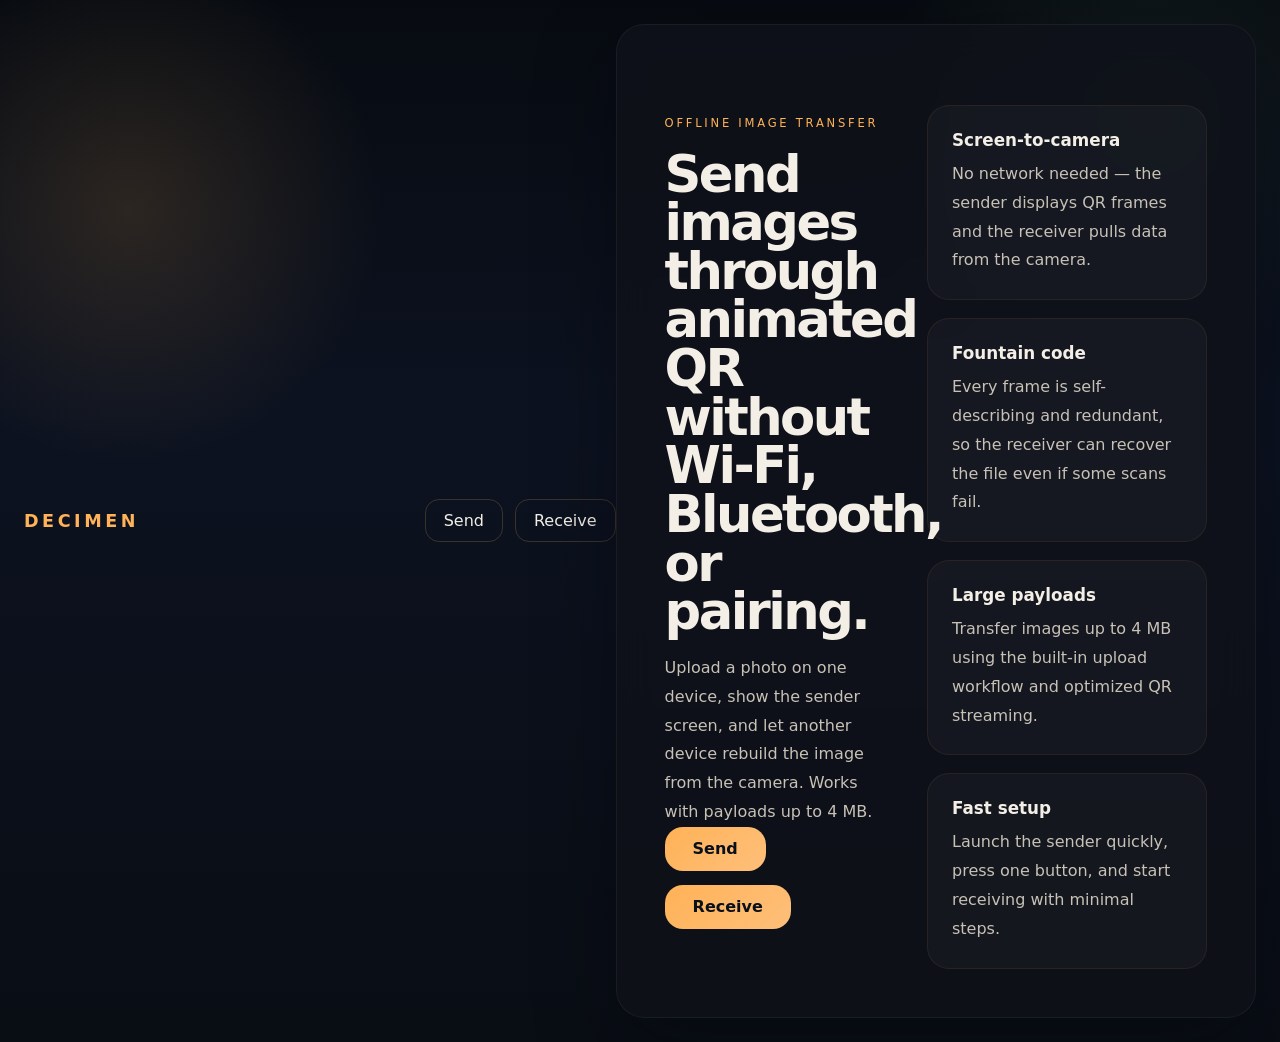
==== index.html @ 6c0ce12e "UI overhaul" ====
<!doctype html>
<html lang="en">
  <head>
    <meta charset="UTF-8" />
    <meta name="viewport" content="width=device-width, initial-scale=1.0" />
    <title>DECIMEN — Offline Image Transfer</title>
    <link rel="stylesheet" href="./shared/style.css" />
  </head>
  <body>
    <header class="page-header">
      <a class="brand" href=".">DECIMEN</a>
      <nav class="page-nav">
        <a href="./send">Send</a>
        <a href="./receive">Receive</a>
      </nav>
    </header>
    <main class="hero">
      <div class="hero-grid">
        <div>
          <p class="eyebrow">Offline image transfer</p>
          <h1>Send images through animated QR without Wi-Fi, Bluetooth, or pairing.</h1>
          <p>Upload a photo on one device, show the sender screen, and let another device rebuild the image from the camera. Works with payloads up to 4 MB.</p>
          <div class="hero-actions">
            <a class="button" href="./send">Send</a>
            <a class="button" href="./receive">Receive</a>
          </div>
        </div>
        <div class="features">
          <div class="feature"><h3>Screen-to-camera</h3><p>No network needed — the sender displays QR frames and the receiver pulls data from the camera.</p></div>
          <div class="feature"><h3>Fountain code</h3><p>Every frame is self-describing and redundant, so the receiver can recover the file even if some scans fail.</p></div>
          <div class="feature"><h3>Large payloads</h3><p>Transfer images up to 4 MB using the built-in upload workflow and optimized QR streaming.</p></div>
          <div class="feature"><h3>Fast setup</h3><p>Launch the sender quickly, press one button, and start receiving with minimal steps.</p></div>
        </div>
      </div>
    </main>
  </body>
</html>
---- shared/style.css ----
* {
  box-sizing: border-box;
}
:root {
  color-scheme: dark;
  font-family: Inter, ui-sans-serif, system-ui, sans-serif;
  color: #f4efe6;
  background: #080b10;
}
html,
body {
  margin: 0;
  min-height: 100%;
}
body {
  background: radial-gradient(circle at 10% 20%, rgba(255, 178, 87, 0.14), transparent 18%),
    radial-gradient(circle at 90% 10%, rgba(125, 201, 143, 0.08), transparent 18%),
    linear-gradient(180deg, #070b11 0%, #0c1220 40%, #090d14 100%);
  color: #f4efe6;
  display: flex;
  justify-content: center;
  padding: 24px;
}
body > * {
  width: min(1180px, 100%);
}
button,
a.button {
  font: 600 1rem/1 Inter, ui-sans-serif, system-ui, sans-serif;
  color: #08101c;
  background: linear-gradient(135deg, #ffb257, #febf7a);
  border: none;
  border-radius: 18px;
  padding: 14px 28px;
  cursor: pointer;
  transition: transform 0.15s ease, box-shadow 0.15s ease, opacity 0.15s ease;
  text-decoration: none;
  display: inline-flex;
  align-items: center;
  justify-content: center;
}
button:hover,
a.button:hover {
  transform: translateY(-1px);
  box-shadow: 0 20px 40px rgba(255, 178, 87, 0.22);
}
button:focus-visible,
a.button:focus-visible {
  outline: 3px solid rgba(255, 178, 87, 0.45);
  outline-offset: 3px;
}
body {
  overflow-x: hidden;
}
.page-header {
  display: flex;
  align-items: center;
  justify-content: space-between;
  gap: 20px;
  padding: 12px 0;
}
.brand {
  font-size: 1.1rem;
  font-weight: 700;
  letter-spacing: 0.2em;
  text-transform: uppercase;
  color: #ffb257;
  text-decoration: none;
}
.page-nav {
  display: flex;
  gap: 12px;
  flex-wrap: wrap;
}
.page-nav a {
  color: #f4efe6;
  text-decoration: none;
  border: 1px solid rgba(255, 178, 87, 0.2);
  padding: 11px 18px;
  border-radius: 14px;
  transition: background 0.15s ease, transform 0.15s ease;
}
.page-nav a:hover {
  background: rgba(255, 178, 87, 0.08);
  transform: translateY(-1px);
}
.hero,
.card,
.section {
  background: rgba(15, 18, 26, 0.88);
  border: 1px solid rgba(255, 255, 255, 0.05);
  box-shadow: 0 24px 80px rgba(2, 5, 12, 0.35);
  border-radius: 28px;
  backdrop-filter: blur(18px);
}
.hero {
  padding: 48px;
}
.hero-grid {
  display: grid;
  grid-template-columns: minmax(0, 1.1fr) minmax(280px, 0.9fr);
  gap: 32px;
  align-items: center;
}
.hero h1 {
  margin: 0 0 18px;
  font-size: clamp(2.6rem, 4vw, 4.8rem);
  line-height: 0.95;
  letter-spacing: -0.05em;
}
.hero p,
.card p,
.hint {
  color: #c7c1b6;
  font-size: 1rem;
  line-height: 1.8;
  margin: 0;
}
.hero .eyebrow,
.card .eyebrow {
  text-transform: uppercase;
  letter-spacing: 0.24em;
  font-size: 0.72rem;
  color: #ffb257;
  margin-bottom: 16px;
}
.hero-actions {
  display: flex;
  flex-wrap: wrap;
  gap: 14px;
}
.features {
  display: grid;
  grid-template-columns: repeat(auto-fit, minmax(180px, 1fr));
  gap: 18px;
  margin-top: 32px;
}
.feature {
  padding: 24px;
  border-radius: 22px;
  background: rgba(255, 255, 255, 0.03);
  border: 1px solid rgba(255, 178, 87, 0.08);
}
.feature h3 {
  margin: 0 0 10px;
  font-size: 1.05rem;
}
.feature p {
  margin: 0;
}
.main-content {
  display: grid;
  gap: 24px;
}
.card {
  padding: 28px;
}
.card-title {
  display: flex;
  justify-content: space-between;
  align-items: center;
  gap: 16px;
  margin-bottom: 18px;
}
.card-title h2 {
  margin: 0;
  font-size: 1.4rem;
}
.card-grid,
.form-grid {
  display: grid;
  gap: 18px;
}
.form-grid {
  grid-template-columns: repeat(auto-fit, minmax(180px, 1fr));
}
.field {
  display: flex;
  flex-direction: column;
  gap: 8px;
}
.field label {
  font-size: 0.82rem;
  font-weight: 700;
  color: #e6d8b8;
}
.field input[type="file"],
.field select,
.field input[type="range"],
.field input,
.field button {
  appearance: none;
  width: 100%;
}
.field input[type="file"] {
  padding: 12px 14px;
  border-radius: 16px;
  border: 1px solid rgba(255, 255, 255, 0.08);
  background: rgba(255, 255, 255, 0.04);
  color: #f4efe6;
}
.field select,
.field input[type="range"] {
  font: 1rem Inter, ui-sans-serif, system-ui, sans-serif;
  color: #f4efe6;
  background: rgba(255, 255, 255, 0.05);
  border: 1px solid rgba(255, 255, 255, 0.08);
  border-radius: 16px;
  padding: 12px 14px;
}
.field small {
  color: #9a8f76;
}
.settings-info {
  color: #b4ac9d;
  font-size: 0.95rem;
  line-height: 1.7;
}
.settings-action {
  display: flex;
  justify-content: flex-start;
  gap: 12px;
  flex-wrap: wrap;
}
.stage {
  padding: 24px;
  display: grid;
  justify-items: center;
}
.stage canvas {
  border-radius: 24px;
  width: min(100%, 540px);
  max-height: 95vh;
  aspect-ratio: 1;
  background: #fff;
}
.progress {
  width: 100%;
  max-width: 640px;
  height: 16px;
  background: rgba(255, 255, 255, 0.05);
  border-radius: 999px;
  overflow: hidden;
  border: 1px solid rgba(255, 255, 255, 0.08);
}
.progress > div {
  height: 100%;
  background: linear-gradient(90deg, #ffb257, #febf7a);
  transition: width 0.24s ease;
}
.done {
  margin: 16px 0 0;
  color: #7dc98f;
  font-size: 1.25rem;
  font-weight: 700;
}
img.received {
  display: block;
  width: 100%;
  max-width: 640px;
  border-radius: 22px;
  margin-top: 18px;
}
.metrics {
  display: grid;
  grid-template-columns: repeat(auto-fit, minmax(140px, 1fr));
  gap: 16px;
}
.metric {
  padding: 18px;
  border-radius: 18px;
  background: rgba(255, 255, 255, 0.04);
  border: 1px solid rgba(255, 178, 87, 0.08);
}
.metric .k {
  font-size: 0.72rem;
  letter-spacing: 0.18em;
  text-transform: uppercase;
  color: #c8bfa5;
  margin-bottom: 8px;
}
.metric .v {
  font-size: 1.1rem;
  font-variant-numeric: tabular-nums;
}
.metric .v.amber {
  color: #ffb257;
}
.metric .v.ok {
  color: #7dc98f;
}
label strong {
  color: #ede5d4;
}
@media (max-width: 860px) {
  .hero,
  .card {
    padding: 24px;
  }
  .hero-grid,
  .form-grid,
  .metrics,
  .features {
    grid-template-columns: 1fr;
  }
}
@media (max-width: 640px) {
  body {
    padding: 18px;
  }
  .page-header {
    flex-direction: column;
    align-items: flex-start;
  }
  .hero h1 {
    font-size: 2.6rem;
  }
}
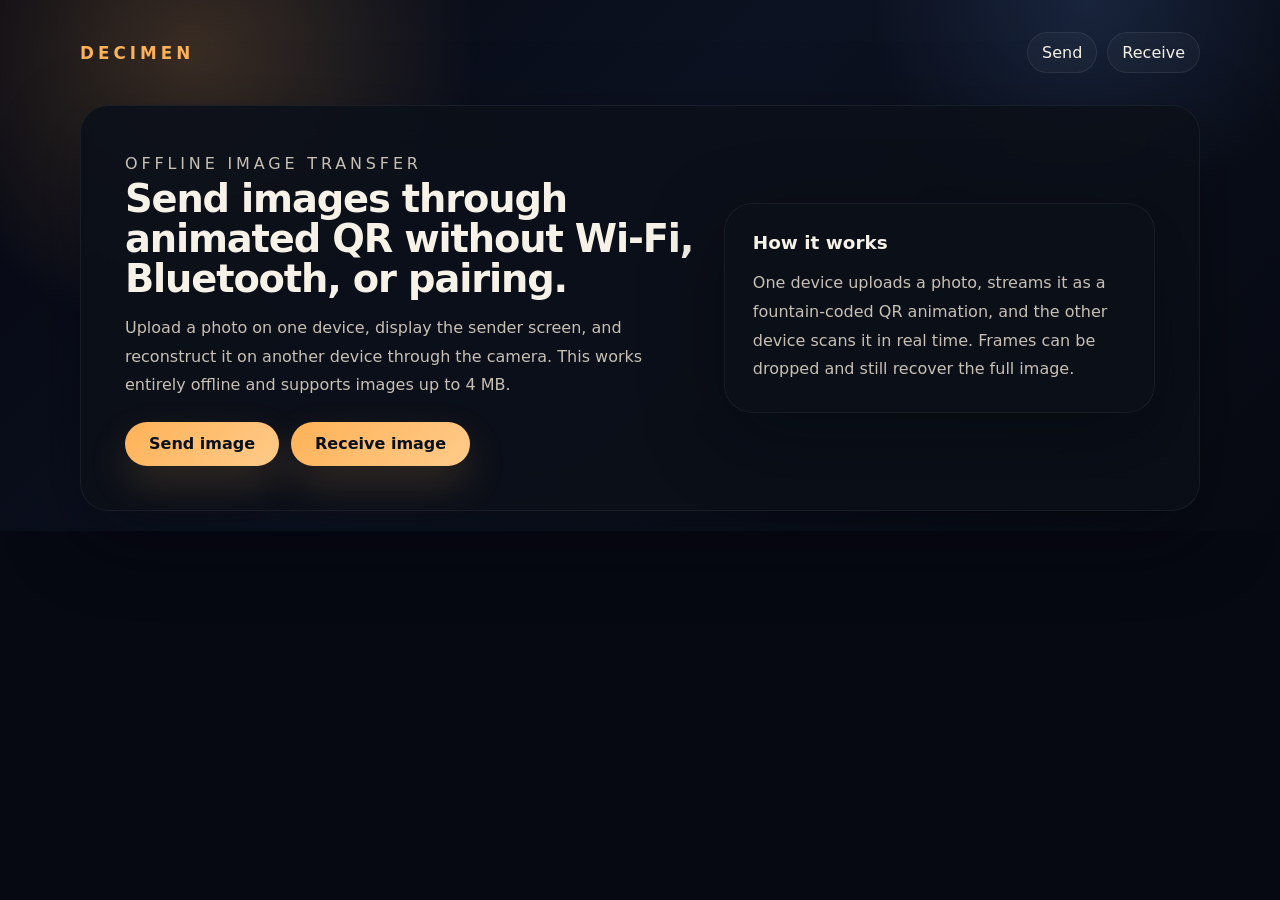
==== commit 7592cc82: "updated UI" ====
--- a/index.html
+++ b/index.html
@@ -14,24 +14,24 @@
         <a href="./receive">Receive</a>
       </nav>
     </header>
-    <main class="hero">
-      <div class="hero-grid">
-        <div>
-          <p class="eyebrow">Offline image transfer</p>
-          <h1>Send images through animated QR without Wi-Fi, Bluetooth, or pairing.</h1>
-          <p>Upload a photo on one device, show the sender screen, and let another device rebuild the image from the camera. Works with payloads up to 4 MB.</p>
-          <div class="hero-actions">
-            <a class="button" href="./send">Send</a>
-            <a class="button" href="./receive">Receive</a>
+    <main class="main-content">
+      <section class="hero">
+        <div class="hero-grid">
+          <div>
+            <p class="eyebrow">Offline image transfer</p>
+            <h1>Send images through animated QR without Wi‑Fi, Bluetooth, or pairing.</h1>
+            <p>Upload a photo on one device, display the sender screen, and reconstruct it on another device through the camera. This works entirely offline and supports images up to 4 MB.</p>
+            <div class="hero-actions">
+              <a class="button" href="./send">Send image</a>
+              <a class="button" href="./receive">Receive image</a>
+            </div>
+          </div>
+          <div class="card">
+            <div class="card-title"><h2>How it works</h2></div>
+            <p>One device uploads a photo, streams it as a fountain-coded QR animation, and the other device scans it in real time. Frames can be dropped and still recover the full image.</p>
           </div>
         </div>
-        <div class="features">
-          <div class="feature"><h3>Screen-to-camera</h3><p>No network needed — the sender displays QR frames and the receiver pulls data from the camera.</p></div>
-          <div class="feature"><h3>Fountain code</h3><p>Every frame is self-describing and redundant, so the receiver can recover the file even if some scans fail.</p></div>
-          <div class="feature"><h3>Large payloads</h3><p>Transfer images up to 4 MB using the built-in upload workflow and optimized QR streaming.</p></div>
-          <div class="feature"><h3>Fast setup</h3><p>Launch the sender quickly, press one button, and start receiving with minimal steps.</p></div>
-        </div>
-      </div>
+      </section>
     </main>
   </body>
 </html>
--- a/shared/style.css
+++ b/shared/style.css
@@ -3,9 +3,9 @@
 }
 :root {
   color-scheme: dark;
-  font-family: Inter, ui-sans-serif, system-ui, sans-serif;
-  color: #f4efe6;
-  background: #080b10;
+  font-family: Inter, ui-sans-serif, system-ui, -apple-system, BlinkMacSystemFont, "Segoe UI", sans-serif;
+  color: #f7f2e8;
+  background: #060812;
 }
 html,
 body {
@@ -13,166 +13,151 @@
   min-height: 100%;
 }
 body {
-  background: radial-gradient(circle at 10% 20%, rgba(255, 178, 87, 0.14), transparent 18%),
-    radial-gradient(circle at 90% 10%, rgba(125, 201, 143, 0.08), transparent 18%),
-    linear-gradient(180deg, #070b11 0%, #0c1220 40%, #090d14 100%);
-  color: #f4efe6;
-  display: flex;
-  justify-content: center;
-  padding: 24px;
+  background:
+    radial-gradient(circle at 15% 10%, rgba(255, 181, 87, 0.2), transparent 24%),
+    radial-gradient(circle at 85% 0%, rgba(106, 161, 255, 0.14), transparent 18%),
+    linear-gradient(135deg, #060812 0%, #0c1221 45%, #070a12 100%);
+  color: #f7f2e8;
+  padding: 20px;
+  overflow-x: hidden;
 }
 body > * {
-  width: min(1180px, 100%);
+  width: min(1120px, 100%);
+  margin: 0 auto;
 }
 button,
 a.button {
   font: 600 1rem/1 Inter, ui-sans-serif, system-ui, sans-serif;
-  color: #08101c;
-  background: linear-gradient(135deg, #ffb257, #febf7a);
+  color: #07101d;
+  background: linear-gradient(135deg, #ffb257 0%, #ffcb8a 100%);
   border: none;
-  border-radius: 18px;
-  padding: 14px 28px;
+  border-radius: 999px;
+  padding: 14px 24px;
   cursor: pointer;
-  transition: transform 0.15s ease, box-shadow 0.15s ease, opacity 0.15s ease;
   text-decoration: none;
   display: inline-flex;
   align-items: center;
   justify-content: center;
+  transition: transform 0.2s ease, box-shadow 0.2s ease, filter 0.2s ease;
+  box-shadow: 0 18px 40px rgba(255, 179, 87, 0.16);
 }
 button:hover,
 a.button:hover {
-  transform: translateY(-1px);
-  box-shadow: 0 20px 40px rgba(255, 178, 87, 0.22);
+  transform: translateY(-2px);
+  filter: saturate(1.08);
+  box-shadow: 0 20px 44px rgba(255, 179, 87, 0.22);
 }
 button:focus-visible,
-a.button:focus-visible {
-  outline: 3px solid rgba(255, 178, 87, 0.45);
+a.button:focus-visible,
+input:focus-visible,
+select:focus-visible {
+  outline: 2px solid rgba(255, 179, 87, 0.45);
   outline-offset: 3px;
 }
-body {
-  overflow-x: hidden;
+a {
+  color: #ffb257;
 }
 .page-header {
   display: flex;
   align-items: center;
   justify-content: space-between;
-  gap: 20px;
-  padding: 12px 0;
+  gap: 16px;
+  padding: 12px 0 26px;
 }
 .brand {
-  font-size: 1.1rem;
-  font-weight: 700;
-  letter-spacing: 0.2em;
+  font-size: 1.05rem;
+  font-weight: 800;
+  letter-spacing: 0.24em;
   text-transform: uppercase;
   color: #ffb257;
   text-decoration: none;
 }
 .page-nav {
   display: flex;
-  gap: 12px;
+  gap: 10px;
   flex-wrap: wrap;
 }
 .page-nav a {
-  color: #f4efe6;
+  color: #f7f2e8;
   text-decoration: none;
-  border: 1px solid rgba(255, 178, 87, 0.2);
-  padding: 11px 18px;
-  border-radius: 14px;
-  transition: background 0.15s ease, transform 0.15s ease;
+  padding: 10px 14px;
+  border-radius: 999px;
+  border: 1px solid rgba(255, 255, 255, 0.08);
+  background: rgba(255, 255, 255, 0.03);
+  transition: background 0.2s ease, border-color 0.2s ease;
 }
 .page-nav a:hover {
-  background: rgba(255, 178, 87, 0.08);
-  transform: translateY(-1px);
+  background: rgba(255, 179, 87, 0.1);
+  border-color: rgba(255, 179, 87, 0.2);
 }
 .hero,
-.card,
-.section {
-  background: rgba(15, 18, 26, 0.88);
-  border: 1px solid rgba(255, 255, 255, 0.05);
+.card {
+  background: rgba(12, 16, 25, 0.9);
+  border: 1px solid rgba(255, 255, 255, 0.06);
   box-shadow: 0 24px 80px rgba(2, 5, 12, 0.35);
   border-radius: 28px;
-  backdrop-filter: blur(18px);
+  backdrop-filter: blur(20px);
 }
 .hero {
-  padding: 48px;
+  padding: clamp(24px, 4vw, 44px);
 }
 .hero-grid {
   display: grid;
-  grid-template-columns: minmax(0, 1.1fr) minmax(280px, 0.9fr);
-  gap: 32px;
+  grid-template-columns: 1.2fr 0.9fr;
+  gap: 24px;
   align-items: center;
 }
 .hero h1 {
-  margin: 0 0 18px;
-  font-size: clamp(2.6rem, 4vw, 4.8rem);
-  line-height: 0.95;
-  letter-spacing: -0.05em;
+  margin: 0 0 14px;
+  font-size: clamp(2rem, 3vw, 3.3rem);
+  line-height: 1.05;
+  letter-spacing: -0.03em;
 }
 .hero p,
 .card p,
-.hint {
-  color: #c7c1b6;
+.hint,
+.helper {
+  color: #c8c0b4;
   font-size: 1rem;
   line-height: 1.8;
   margin: 0;
 }
-.hero .eyebrow,
-.card .eyebrow {
+.eyebrow {
   text-transform: uppercase;
   letter-spacing: 0.24em;
-  font-size: 0.72rem;
+  font-size: 0.74rem;
   color: #ffb257;
-  margin-bottom: 16px;
+  margin: 0 0 10px;
 }
 .hero-actions {
   display: flex;
+  gap: 12px;
   flex-wrap: wrap;
-  gap: 14px;
-}
-.features {
-  display: grid;
-  grid-template-columns: repeat(auto-fit, minmax(180px, 1fr));
-  gap: 18px;
-  margin-top: 32px;
-}
-.feature {
-  padding: 24px;
-  border-radius: 22px;
-  background: rgba(255, 255, 255, 0.03);
-  border: 1px solid rgba(255, 178, 87, 0.08);
-}
-.feature h3 {
-  margin: 0 0 10px;
-  font-size: 1.05rem;
-}
-.feature p {
-  margin: 0;
+  margin-top: 22px;
 }
 .main-content {
   display: grid;
-  gap: 24px;
+  gap: 20px;
+  padding-top: 6px;
 }
 .card {
-  padding: 28px;
+  padding: clamp(20px, 3vw, 28px);
 }
 .card-title {
   display: flex;
   justify-content: space-between;
   align-items: center;
   gap: 16px;
-  margin-bottom: 18px;
+  margin-bottom: 16px;
 }
 .card-title h2 {
   margin: 0;
-  font-size: 1.4rem;
-}
-.card-grid,
+  font-size: 1.15rem;
+}
 .form-grid {
   display: grid;
-  gap: 18px;
-}
-.form-grid {
-  grid-template-columns: repeat(auto-fit, minmax(180px, 1fr));
+  grid-template-columns: repeat(2, minmax(0, 1fr));
+  gap: 14px;
 }
 .field {
   display: flex;
@@ -184,135 +169,159 @@
   font-weight: 700;
   color: #e6d8b8;
 }
-.field input[type="file"],
 .field select,
 .field input[type="range"],
-.field input,
-.field button {
-  appearance: none;
+.field input[type="file"] {
   width: 100%;
-}
-.field input[type="file"] {
+  color: #f7f2e8;
+  font: inherit;
   padding: 12px 14px;
   border-radius: 16px;
   border: 1px solid rgba(255, 255, 255, 0.08);
   background: rgba(255, 255, 255, 0.04);
-  color: #f4efe6;
-}
-.field select,
-.field input[type="range"] {
-  font: 1rem Inter, ui-sans-serif, system-ui, sans-serif;
-  color: #f4efe6;
-  background: rgba(255, 255, 255, 0.05);
-  border: 1px solid rgba(255, 255, 255, 0.08);
-  border-radius: 16px;
-  padding: 12px 14px;
+}
+.field input[type="file"] {
+  padding-block: 14px;
 }
 .field small {
-  color: #9a8f76;
-}
-.settings-info {
-  color: #b4ac9d;
+  color: #9d9689;
+  font-size: 0.82rem;
+}
+.upload-shell {
+  display: grid;
+  gap: 12px;
+}
+.upload-box {
+  border: 1px dashed rgba(255, 179, 87, 0.35);
+  border-radius: 24px;
+  padding: 26px 20px;
+  background: linear-gradient(145deg, rgba(255, 179, 87, 0.12), rgba(255, 255, 255, 0.03));
+  display: grid;
+  gap: 8px;
+  place-items: center;
+  text-align: center;
+  min-height: 180px;
+}
+.upload-box input[type="file"] {
+  position: absolute;
+  inset: 0;
+  opacity: 0;
+  cursor: pointer;
+}
+.upload-box .upload-icon {
+  font-size: 2rem;
+}
+.upload-box strong {
+  font-size: 1.05rem;
+  color: #fff;
+}
+.upload-box .helper {
   font-size: 0.95rem;
-  line-height: 1.7;
-}
-.settings-action {
-  display: flex;
-  justify-content: flex-start;
-  gap: 12px;
-  flex-wrap: wrap;
 }
 .stage {
-  padding: 24px;
   display: grid;
   justify-items: center;
+  padding: 8px 0 14px;
 }
 .stage canvas {
+  width: min(100%, 560px);
+  aspect-ratio: 1;
   border-radius: 24px;
-  width: min(100%, 540px);
-  max-height: 95vh;
-  aspect-ratio: 1;
-  background: #fff;
+  background: #ffffff;
+  box-shadow: inset 0 0 0 1px rgba(0, 0, 0, 0.04);
+}
+.preview-shell {
+  display: none;
+  width: min(100%, 640px);
+  margin: 0 auto 16px;
+}
+.preview-shell video {
+  display: block;
+  width: 100%;
+  border-radius: 24px;
+  background: #040506;
 }
 .progress {
   width: 100%;
   max-width: 640px;
-  height: 16px;
-  background: rgba(255, 255, 255, 0.05);
+  margin: 0 auto 16px;
+  height: 14px;
+  background: rgba(255, 255, 255, 0.06);
   border-radius: 999px;
   overflow: hidden;
   border: 1px solid rgba(255, 255, 255, 0.08);
 }
 .progress > div {
   height: 100%;
-  background: linear-gradient(90deg, #ffb257, #febf7a);
+  background: linear-gradient(90deg, #ffb257, #ffcc8d);
   transition: width 0.24s ease;
 }
+.metrics {
+  display: grid;
+  grid-template-columns: repeat(auto-fit, minmax(150px, 1fr));
+  gap: 12px;
+  margin-bottom: 14px;
+}
+.metric {
+  padding: 14px;
+  border-radius: 18px;
+  background: rgba(255, 255, 255, 0.04);
+  border: 1px solid rgba(255, 255, 255, 0.06);
+}
+.metric .k {
+  font-size: 0.72rem;
+  letter-spacing: 0.16em;
+  text-transform: uppercase;
+  color: #c8c0b4;
+  margin-bottom: 6px;
+}
+.metric .v {
+  font-size: 1rem;
+  font-variant-numeric: tabular-nums;
+}
+.metric .v.amber {
+  color: #ffb257;
+}
+.metric .v.ok {
+  color: #7dc98f;
+}
 .done {
-  margin: 16px 0 0;
+  margin-top: 16px;
   color: #7dc98f;
-  font-size: 1.25rem;
+  font-size: 1.18rem;
   font-weight: 700;
 }
 img.received {
   display: block;
   width: 100%;
   max-width: 640px;
-  border-radius: 22px;
-  margin-top: 18px;
-}
-.metrics {
-  display: grid;
-  grid-template-columns: repeat(auto-fit, minmax(140px, 1fr));
-  gap: 16px;
-}
-.metric {
-  padding: 18px;
-  border-radius: 18px;
-  background: rgba(255, 255, 255, 0.04);
-  border: 1px solid rgba(255, 178, 87, 0.08);
-}
-.metric .k {
-  font-size: 0.72rem;
-  letter-spacing: 0.18em;
-  text-transform: uppercase;
-  color: #c8bfa5;
-  margin-bottom: 8px;
-}
-.metric .v {
-  font-size: 1.1rem;
-  font-variant-numeric: tabular-nums;
-}
-.metric .v.amber {
-  color: #ffb257;
-}
-.metric .v.ok {
-  color: #7dc98f;
-}
-label strong {
-  color: #ede5d4;
-}
-@media (max-width: 860px) {
-  .hero,
-  .card {
-    padding: 24px;
-  }
-  .hero-grid,
-  .form-grid,
-  .metrics,
-  .features {
+  border-radius: 24px;
+  margin-top: 16px;
+}
+@media (max-width: 900px) {
+  .hero-grid {
+    grid-template-columns: 1fr;
+  }
+  .form-grid {
     grid-template-columns: 1fr;
   }
 }
 @media (max-width: 640px) {
   body {
-    padding: 18px;
+    padding: 14px;
   }
   .page-header {
     flex-direction: column;
     align-items: flex-start;
   }
   .hero h1 {
-    font-size: 2.6rem;
-  }
-}
+    font-size: 2rem;
+  }
+  .card,
+  .hero {
+    border-radius: 22px;
+  }
+  .upload-box {
+    min-height: 160px;
+  }
+}
